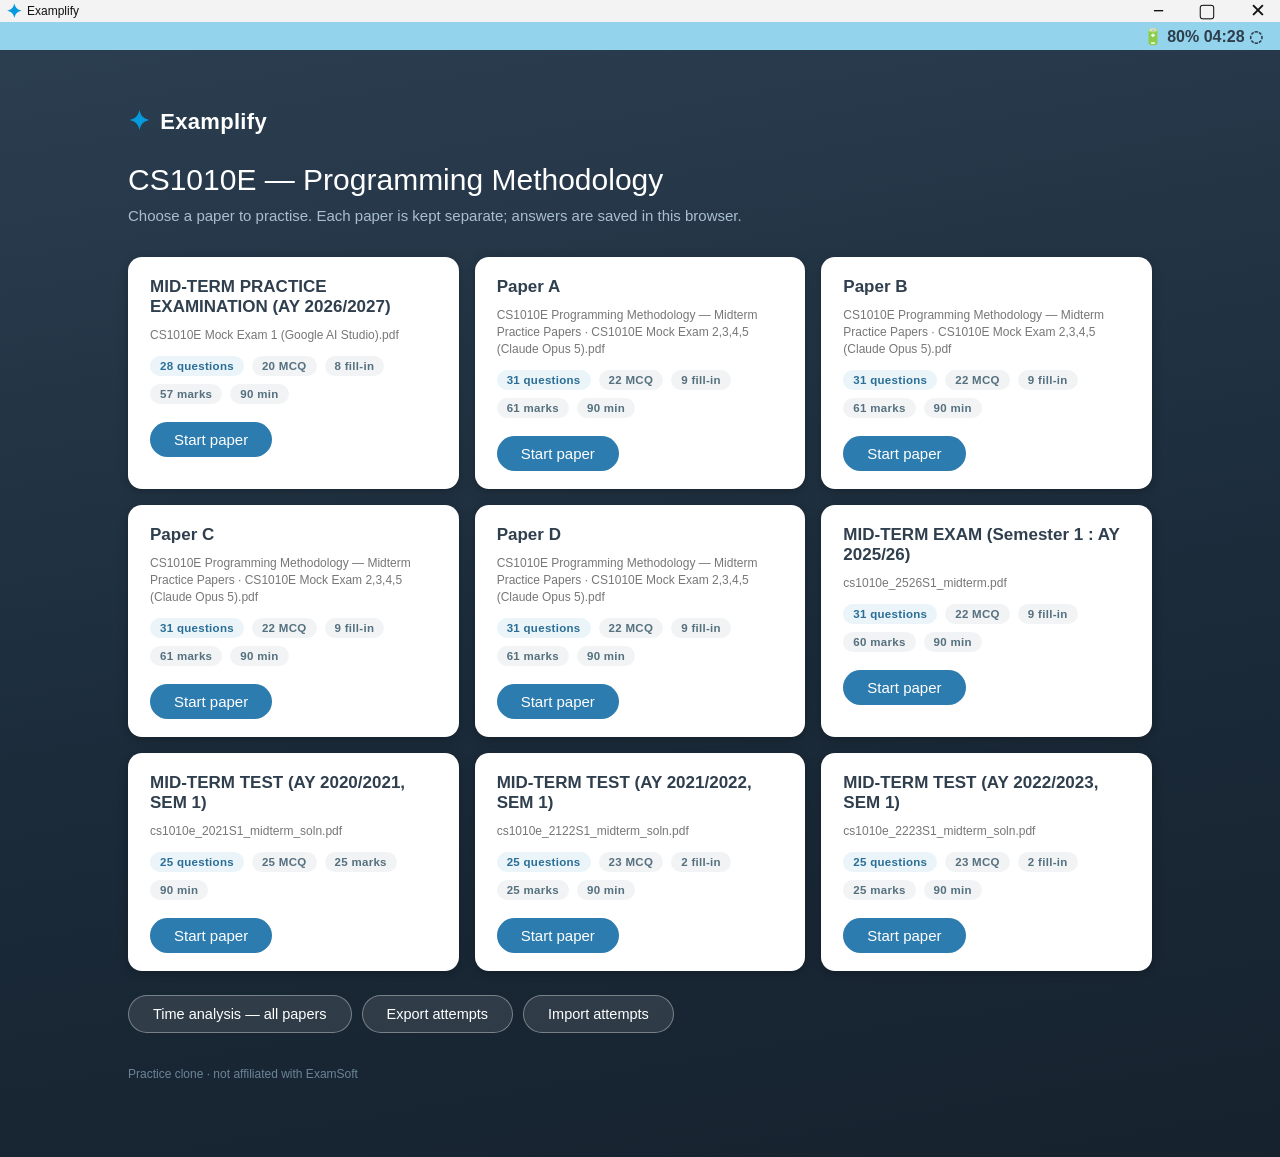
==== index.html @ fcd1ced1 "Initial commit: CS1010E Examplify practice app with AY2020-2023 mid-terms Self-contained Examplify c" ====
<!DOCTYPE html>
<html lang="en">
<head>
<meta charset="utf-8">
<meta name="viewport" content="width=device-width, initial-scale=1">
<title>Examplify</title>
<link rel="stylesheet" href="styles.css">
</head>
<body>

<!-- ============ Title bar ============ -->
<div class="titlebar">
  <div class="titlebar-left">
    <span class="titlebar-mark">&#10022;</span>
    <span class="titlebar-name">Examplify</span>
  </div>
  <div class="titlebar-buttons">
    <span>&#8722;</span><span>&#9634;</span><span>&#10005;</span>
  </div>
</div>

<!-- ============ System status strip ============ -->
<div class="statusbar">
  <span class="statusbar-icons">&#128267; <b id="battery">80%</b> <span id="clock">12:17</span> &#9676;</span>
</div>

<!-- ============ Exam selection screen ============ -->
<section id="screen-picker" class="picker">
  <div class="picker-inner">
    <div class="picker-logo"><span class="picker-mark">&#10022;</span> Examplify</div>
    <h1>CS1010E &mdash; Programming Methodology</h1>
    <p class="picker-sub">Choose a paper to practise. Each paper is kept separate; answers are saved in this browser.</p>
    <div id="exam-list" class="exam-list"></div>
    <div class="picker-tools">
      <button class="picker-tool-btn" id="open-stats" type="button">Time analysis &mdash; all papers</button>
      <button class="picker-tool-btn" id="export-attempts" type="button">Export attempts</button>
      <button class="picker-tool-btn" id="import-attempts" type="button">Import attempts</button>
    </div>
    <p class="picker-note" id="picker-note" hidden></p>
    <input type="file" id="import-file" accept="application/json,.json" hidden>
    <p class="picker-foot">Practice clone &middot; not affiliated with ExamSoft</p>
  </div>
</section>

<!-- ============ Exam runner ============ -->
<section id="screen-exam" class="app" hidden>

  <!-- Header -->
  <header class="app-header">
    <div class="app-brand">
      <span class="app-brand-icon">&#10022;</span>
      <span class="app-brand-text">Examplify</span>
    </div>
    <div class="app-brand-sep"></div>
    <div class="app-title" id="exam-title">&nbsp;</div>
    <div class="app-remaining">
      <span class="app-remaining-label" id="timer-label">TIME REMAINING</span>
      <span class="app-remaining-clock" id="timer">90:00</span>
    </div>
    <div class="app-controls-wrap">
      <div class="app-controls" id="exam-controls">
        <button class="app-controls-btn" id="exam-controls-btn" type="button">
          EXAM CONTROLS <span class="chev">&#65088;</span>
        </button>
        <div class="menu" id="exam-controls-menu" hidden>
          <button type="button" data-action="submit">Submit Exam</button>
          <button type="button" data-action="quit">Exit &amp; Discard</button>
        </div>
      </div>
    </div>
    <button class="app-toolkit" id="toolkit-btn" type="button">
      <span>TOOL KIT</span><span class="toolkit-dots">&#8942;</span>
    </button>
    <div class="menu menu-right" id="toolkit-menu" hidden>
      <button type="button" data-action="calc">Calculator</button>
      <button type="button" data-action="notes">Notes</button>
      <button type="button" data-action="highlights">Highlights</button>
      <button type="button" data-action="legend">Keyboard Shortcuts</button>
    </div>
  </header>

  <!-- Body -->
  <div class="app-body">

    <aside class="rail" id="rail">
      <button class="rail-filter" id="rail-filter" type="button">FILTER &rsaquo;</button>
      <button class="rail-caret" id="rail-up" type="button" title="Scroll up">&#8963;</button>
      <div class="rail-list" id="rail-list"></div>
      <button class="rail-caret" id="rail-down" type="button" title="Scroll down">&#8964;</button>
      <div class="rail-filter-panel" id="rail-filter-panel" hidden>
        <button type="button" data-filter="all">All questions</button>
        <button type="button" data-filter="flagged">Flagged</button>
        <button type="button" data-filter="unanswered">Unanswered</button>
        <button type="button" data-filter="mcq">Multiple choice</button>
        <button type="button" data-filter="fib">Fill in the blank</button>
      </div>
    </aside>

    <main class="main" id="main">
      <div class="q-head">
        <div class="q-head-left">
          <span class="q-label" id="q-label">Question 1</span>
          <button class="q-label-chev" id="q-jump" type="button" title="Jump to question">&#8964;</button>
          <div class="menu" id="q-jump-menu" hidden></div>
        </div>
        <button class="flag-btn" id="flag-btn" type="button">FLAG QUESTION</button>
        <div class="q-stopwatch" id="q-stopwatch" hidden title="Time spent on this question">
          <span class="q-stopwatch-icon" aria-hidden="true">&#9201;</span>
          <span class="q-stopwatch-time" id="q-stopwatch-time">00:00</span>
        </div>
        <div class="q-more-wrap">
          <button class="q-more" id="q-more" type="button">&#8226;&#8226;&#8226;</button>
          <div class="menu menu-right" id="q-more-menu" hidden>
            <button type="button" data-action="strike">Strike through</button>
            <button type="button" data-action="highlight">Highlight</button>
            <button type="button" data-action="clear">Clear highlights</button>
          </div>
        </div>
      </div>

      <div class="q-scroll" id="q-scroll">
        <div class="q-stem" id="q-stem"></div>
        <div class="q-answers" id="q-answers"></div>
      </div>

      <div class="q-toast" id="q-toast" hidden></div>
    </main>

    <!-- ============ Toolkit Panel (Calculator) ============ -->
    <aside class="toolkit-panel" id="toolkit-panel" hidden>
      <div class="toolkit-tabs">
        <button class="toolkit-tab" data-tab="tools" type="button">TOOLS</button>
        <button class="toolkit-tab active" data-tab="calculators" type="button">CALCULATORS</button>
      </div>

      <div class="toolkit-content" id="toolkit-content">
        <!-- Calculator Mode Toggle -->
        <div class="calc-mode-toggle">
          <button class="calc-mode-btn active" id="calc-mode-keyboard" data-mode="keyboard" type="button">Keyboard Friendly</button>
          <button class="calc-mode-btn" id="calc-mode-classic" data-mode="classic" type="button">Classic</button>
        </div>

        <!-- ===== Keyboard Friendly Calculator ===== -->
        <div class="calc-keyboard" id="calc-keyboard">
          <div class="calc-kb-display-wrap">
            <div class="calc-kb-history" id="calc-kb-history"></div>
            <div class="calc-kb-input-box">
              <input class="calc-kb-input" id="calc-kb-input" type="text" autocomplete="off" spellcheck="false" placeholder="">
            </div>
          </div>
          <div class="calc-kb-controls">
            <button class="calc-ctrl-btn" id="calc-kb-undo" type="button" title="Undo">
              <svg width="18" height="18" viewBox="0 0 24 24" fill="none" stroke="currentColor" stroke-width="2" stroke-linecap="round" stroke-linejoin="round"><path d="M9 14 4 9l5-5"/><path d="M4 9h10.5a5.5 5.5 0 0 1 5.5 5.5v0a5.5 5.5 0 0 1-5.5 5.5H11"/></svg>
            </button>
            <button class="calc-ctrl-btn" id="calc-kb-redo" type="button" title="Redo">
              <svg width="18" height="18" viewBox="0 0 24 24" fill="none" stroke="currentColor" stroke-width="2" stroke-linecap="round" stroke-linejoin="round"><path d="m15 14 5-5-5-5"/><path d="M20 9H9.5A5.5 5.5 0 0 0 4 14.5v0A5.5 5.5 0 0 0 9.5 20H13"/></svg>
            </button>
            <span class="calc-ctrl-spacer"></span>
            <button class="calc-ctrl-btn calc-ctrl-text" id="calc-kb-clear" type="button">clear all</button>
            <button class="calc-ctrl-btn" id="calc-kb-backspace" type="button" title="Backspace">
              <svg width="20" height="18" viewBox="0 0 24 24" fill="none" stroke="currentColor" stroke-width="2" stroke-linecap="round" stroke-linejoin="round"><path d="M21 4H8l-7 8 7 8h13a2 2 0 0 0 2-2V6a2 2 0 0 0-2-2z"/><line x1="18" y1="9" x2="12" y2="15"/><line x1="12" y1="9" x2="18" y2="15"/></svg>
            </button>
          </div>
          <div class="calc-kb-grid">
            <button class="calc-btn func" data-val="(">(</button>
            <button class="calc-btn func" data-val=")">)</button>
            <button class="calc-btn func" data-val="√">√</button>
            <button class="calc-btn func" data-val="^"><i>a</i><sup><i>b</i></sup></button>
            <button class="calc-btn op" data-val="÷">÷</button>

            <button class="calc-btn num" data-val="7">7</button>
            <button class="calc-btn num" data-val="8">8</button>
            <button class="calc-btn num" data-val="9">9</button>
            <button class="calc-btn op span2" data-val="×">×</button>

            <button class="calc-btn num" data-val="4">4</button>
            <button class="calc-btn num" data-val="5">5</button>
            <button class="calc-btn num" data-val="6">6</button>
            <button class="calc-btn op span2" data-val="−">−</button>

            <button class="calc-btn num" data-val="1">1</button>
            <button class="calc-btn num" data-val="2">2</button>
            <button class="calc-btn num" data-val="3">3</button>
            <button class="calc-btn op span2" data-val="+">+</button>

            <button class="calc-btn num" data-val="0">0</button>
            <button class="calc-btn num" data-val=".">.</button>
            <button class="calc-btn func" data-val="ans">ans</button>
            <button class="calc-btn enter span2" id="calc-kb-enter" type="button">
              <svg width="20" height="16" viewBox="0 0 24 24" fill="none" stroke="currentColor" stroke-width="2.5" stroke-linecap="round" stroke-linejoin="round"><polyline points="9 10 4 15 9 20"/><path d="M20 4v7a4 4 0 0 1-4 4H4"/></svg>
            </button>
          </div>
        </div>

        <!-- ===== Classic (Scientific) Calculator ===== -->
        <div class="calc-classic" id="calc-classic" hidden>
          <div class="calc-cl-display">
            <div class="calc-cl-top">
              <span class="calc-cl-deg" id="calc-cl-deg">DEG</span>
              <span class="calc-cl-ans-label">Ans=</span>
              <span class="calc-cl-ans-val" id="calc-cl-ans">0</span>
            </div>
            <input class="calc-cl-input" id="calc-cl-input" type="text" autocomplete="off" spellcheck="false" value="0" placeholder="0">
          </div>
          <div class="calc-cl-grid">
            <button class="calc-btn cl-func cl-rad" id="calc-cl-rad" type="button">Radian</button>
            <button class="calc-btn cl-func cl-inv" id="calc-cl-inv" type="button">INV</button>
            <button class="calc-btn cl-func cl-ac" id="calc-cl-ac" type="button">AC</button>

            <button class="calc-btn cl-btn" data-val="sin">sin</button>
            <button class="calc-btn cl-btn" data-val="cos">cos</button>
            <button class="calc-btn cl-btn" data-val="tan">tan</button>
            <button class="calc-btn cl-btn" data-val="π">π</button>
            <button class="calc-btn cl-btn" data-val="n!">n!</button>

            <button class="calc-btn cl-btn" data-val="log">log</button>
            <button class="calc-btn cl-btn" data-val="ln">ln</button>
            <button class="calc-btn cl-btn" data-val="√">√</button>
            <button class="calc-btn cl-btn" data-val="1/x">1/x</button>
            <button class="calc-btn cl-btn" data-val="x^y"><i>x</i><sup><i>y</i></sup></button>

            <button class="calc-btn cl-btn" data-val="7">7</button>
            <button class="calc-btn cl-btn" data-val="8">8</button>
            <button class="calc-btn cl-btn" data-val="9">9</button>
            <button class="calc-btn cl-btn" data-val="(">(</button>
            <button class="calc-btn cl-btn" data-val=")">)</button>

            <button class="calc-btn cl-btn" data-val="4">4</button>
            <button class="calc-btn cl-btn" data-val="5">5</button>
            <button class="calc-btn cl-btn" data-val="6">6</button>
            <button class="calc-btn cl-btn" data-val="×">×</button>
            <button class="calc-btn cl-btn" data-val="÷">÷</button>

            <button class="calc-btn cl-btn" data-val="1">1</button>
            <button class="calc-btn cl-btn" data-val="2">2</button>
            <button class="calc-btn cl-btn" data-val="3">3</button>
            <button class="calc-btn cl-btn" data-val="+">+</button>
            <button class="calc-btn cl-btn" data-val="−">−</button>

            <button class="calc-btn cl-btn" data-val="0">0</button>
            <button class="calc-btn cl-btn" data-val=".">.</button>
            <button class="calc-btn cl-btn" data-val="EE">EE</button>
            <button class="calc-btn cl-btn" id="calc-cl-del" type="button">Del</button>
            <button class="calc-btn cl-btn" id="calc-cl-eq" type="button">=</button>
          </div>
        </div>
      </div>

      <div class="toolkit-close">
        <a href="#" id="toolkit-close-link">Close Toolkit</a>
      </div>
    </aside>
  </div>

  <!-- Footer -->
  <footer class="app-footer">
    <div class="footer-progress">
      <span id="footer-progress">1 OF 2 QUESTIONS</span>
      <span class="footer-version">EXAMPLIFY VERSION 3W.12.0</span>
    </div>
    <div class="footer-nav">
      <button class="btn-outline" id="prev-btn" type="button">Previous</button>
      <button class="btn-solid" id="next-btn" type="button">Next</button>
    </div>
  </footer>
</section>

<!-- ============ Review / results ============ -->
<section id="screen-review" class="review" hidden>
  <header class="review-header">
    <div class="app-brand">
      <span class="app-brand-icon">&#10022;</span>
      <span class="app-brand-text">Examplify</span>
    </div>
    <div class="app-brand-sep"></div>
    <div class="app-title" id="review-title">&nbsp;</div>
    <div class="review-header-actions">
      <button class="btn-outline light" id="review-alltime" type="button">Compare all papers</button>
      <button class="btn-outline light" id="review-continue" type="button">Continue this paper</button>
      <button class="btn-outline light" id="review-retake" type="button">Retake paper</button>
      <button class="btn-outline light" id="review-back" type="button">Back to exams</button>
    </div>
  </header>

  <div class="review-body">
    <div class="review-summary">
      <div class="score-ring" id="score-ring">
        <span class="score-pct" id="score-pct">&mdash;</span>
        <span class="score-cap">score</span>
      </div>
      <div class="review-stats" id="review-stats"></div>
    </div>
    <div class="time-panel" id="review-time"></div>
    <div class="review-breakdown" id="review-breakdown"></div>
  </div>
</section>

<!-- ============ Cross-paper time analysis ============ -->
<section id="screen-stats" class="review stats" hidden>
  <header class="review-header">
    <div class="app-brand">
      <span class="app-brand-icon">&#10022;</span>
      <span class="app-brand-text">Examplify</span>
    </div>
    <div class="app-brand-sep"></div>
    <div class="app-title" id="stats-title">Time analysis</div>
    <div class="review-header-actions">
      <button class="btn-outline light" id="stats-back" type="button">Back to exams</button>
    </div>
  </header>
  <div class="review-body">
    <div id="stats-root"></div>
  </div>
</section>

<!-- ============ Modal ============ -->
<div class="modal-backdrop" id="modal" hidden>
  <div class="modal">
    <h2 id="modal-title">Submit exam?</h2>
    <div class="modal-body" id="modal-body"></div>
    <div class="modal-actions" id="modal-actions"></div>
  </div>
</div>

<script src="data/registry.js"></script>
<script src="data/exam-mock1.js"></script>
<script src="data/exam-paper-a.js"></script>
<script src="data/exam-paper-b.js"></script>
<script src="data/exam-paper-c.js"></script>
<script src="data/exam-paper-d.js"></script>
<script src="data/exam-midterm.js"></script>
<script src="data/exam-2021.js"></script>
<script src="data/exam-2122.js"></script>
<script src="data/exam-2223.js"></script>
<script src="app.js"></script>
</body>
</html>
---- styles.css ----
/* ===========================================================
   Examplify clone — styling derived from the interface CSS
   =========================================================== */

:root {
  --bar-grey: #F3F3F3;
  --strip-blue: #93D4EC;
  --strip-text: #2D3E4D;
  --header: #2B3E50;
  --header-dark: #0C253B;
  --rail-bg: #F0F3F5;
  --rail-text: #2D4153;
  --accent: #2C7CAF;
  --accent-line: #2C7EAF;
  --accent-soft: #2A7DB1;
  --accent-text: #2879AB;
  --footer: #D9EDF9;
  --footer-text: #303F4E;
  --footer-muted: #557387;
  --option-bg: #F0F3F5;
  --option-border: #A6A6A6;
  --ink: #303030;
  --ink-strong: #303F4E;
  --ink-muted: #777777;
  --ok: #2E7D4F;
  --ok-bg: #E7F5EC;
  --bad: #B03A2E;
  --bad-bg: #FBEAE8;
  --flag: #C9862B;
}

* { box-sizing: border-box; }

html, body {
  margin: 0;
  padding: 0;
  height: 100%;
  background: #FFFFFF;
  color: var(--ink);
  font-family: Roboto, "Segoe UI", Arial, Helvetica, sans-serif;
  -webkit-font-smoothing: antialiased;
}

button { font-family: inherit; cursor: pointer; }
[hidden] { display: none !important; }

/* ---------------- title bar ---------------- */
.titlebar {
  height: 22px;
  background: var(--bar-grey);
  display: flex;
  align-items: center;
  justify-content: space-between;
  padding: 0 14px 0 2px;
}
.titlebar-left { display: flex; align-items: center; gap: 5px; padding-left: 4px; }
.titlebar-mark { color: #059ADE; font-size: 19px; font-weight: 700; line-height: 19px; }
.titlebar-name { font-size: 12px; color: #111111; }
.titlebar-buttons { display: flex; align-items: center; gap: 34px; font-size: 19px; color: #111111; line-height: 22px; }

/* ---------------- status strip ---------------- */
.statusbar {
  height: 28px;
  background: var(--strip-blue);
  display: flex;
  justify-content: flex-end;
  align-items: center;
  padding: 0 17px 0 0;
}
.statusbar-icons { color: var(--strip-text); font-weight: 700; font-size: 16px; }

/* ===========================================================
   Picker
   =========================================================== */
.picker {
  min-height: calc(100vh - 50px);
  background: linear-gradient(170deg, #2B3E50 0%, #1B2B3A 55%, #16222E 100%);
  overflow-y: auto;
}
.picker-inner { max-width: 1080px; margin: 0 auto; padding: 56px 28px 64px; }
.picker-logo { display: flex; align-items: center; gap: 10px; color: #FFFFFF; font-size: 22px; font-weight: 700; letter-spacing: .3px; }
.picker-mark { color: #059ADE; font-size: 26px; }
.picker h1 { color: #FFFFFF; font-size: 30px; font-weight: 500; margin: 26px 0 8px; }
.picker-sub { color: #A9BFD0; font-size: 15px; margin: 0 0 30px; max-width: 640px; line-height: 22px; }
.picker-foot { color: #6C8497; font-size: 12px; margin-top: 34px; }

.exam-list { display: grid; grid-template-columns: repeat(auto-fill, minmax(300px, 1fr)); gap: 16px; }
.exam-card {
  text-align: left;
  background: #FFFFFF;
  border: none;
  border-radius: 14px;
  padding: 20px 22px 18px;
  display: flex;
  flex-direction: column;
  gap: 10px;
  transition: transform .12s ease, box-shadow .12s ease;
  box-shadow: 0 2px 10px rgba(0,0,0,.25);
}
.exam-card:hover { transform: translateY(-2px); box-shadow: 0 8px 22px rgba(0,0,0,.35); }
.exam-card h2 { margin: 0; font-size: 17px; font-weight: 600; color: var(--ink-strong); }
.exam-card .exam-card-source { font-size: 12px; color: var(--ink-muted); line-height: 17px; }
.exam-card .exam-card-meta { display: flex; gap: 8px; flex-wrap: wrap; margin-top: 2px; }
.chip {
  font-size: 11.5px; font-weight: 600; letter-spacing: .3px;
  padding: 4px 10px; border-radius: 30px; background: #EAF4F9; color: #2A6E96;
}
.chip.alt { background: #F1F3F4; color: #55707F; }
.exam-card .exam-card-cta {
  margin-top: 8px; align-self: flex-start;
  background: var(--accent); color: #fff; border: none;
  border-radius: 30px; padding: 9px 24px; font-size: 15px; font-weight: 500;
}
.exam-card .exam-card-resume { font-size: 12px; color: #2E7D4F; font-weight: 600; }

/* ===========================================================
   Exam shell
   =========================================================== */
.app { display: flex; flex-direction: column; height: calc(100vh - 50px); background: #FFFFFF; }

.app-header {
  position: relative;
  height: 68px;
  background: var(--header);
  display: flex;
  align-items: center;
  flex: none;
}
.app-brand { display: flex; align-items: center; gap: 8px; padding-left: 26px; }
.app-brand-icon { color: #0393F8; font-size: 26px; line-height: 1; }
.app-brand-text { color: #FFFFFF; font-size: 25px; font-weight: 500; letter-spacing: .2px; }
.app-brand-sep { width: 1px; height: 33px; background: #4A5C6E; margin: 0 16px 0 18px; }
.app-title {
  color: #FFFFFF; font-size: 16px; flex: 1 1 auto; min-width: 0;
  overflow: hidden; text-overflow: ellipsis; white-space: nowrap;
}
.app-remaining { display: flex; align-items: center; gap: 12px; padding: 0 39px 0 20px; flex: none; }
.app-remaining-label { color: #FFFFFF; font-size: 15px; }
.app-remaining-clock { color: #FFFFFF; font-size: 16px; font-variant-numeric: tabular-nums; }
.app-remaining-clock.low { color: #FFC7C7; }
.app-remaining-clock.over { color: #FFC46B; }
.app-controls-wrap { position: relative; flex: none; }
.app-controls-btn {
  background: none; border: none; color: #FFFFFF; font-size: 16px;
  display: flex; align-items: center; gap: 8px; padding: 10px 8px;
}
.app-controls-btn .chev { font-size: 12px; }
.app-toolkit {
  flex: none; width: 154px; height: 66px; margin-left: 24px;
  background: var(--header-dark); border: none; color: #FFFFFF; font-size: 18px;
  display: flex; align-items: center; justify-content: center; gap: 12px;
}
.app-toolkit .toolkit-dots { font-weight: 700; }

/* dropdown menus */
.menu {
  position: absolute; top: 100%; left: 0; z-index: 40;
  background: #FFFFFF; border: 1px solid #C8D3DA; border-radius: 10px;
  box-shadow: 0 10px 28px rgba(16,32,48,.28);
  min-width: 200px; padding: 6px; display: flex; flex-direction: column;
}
.menu.menu-right { left: auto; right: 0; }
.menu button {
  background: none; border: none; text-align: left; font-size: 14px;
  padding: 9px 12px; border-radius: 7px; color: var(--ink-strong);
}
.menu button:hover { background: #EDF4F8; }
.menu .menu-head { font-size: 11px; letter-spacing: .6px; color: #8496A3; padding: 8px 12px 4px; font-weight: 700; }
#toolkit-menu { top: 68px; right: 0; }
.menu.menu-right.floating { position: absolute; }

/* ---------------- body ---------------- */
.app-body { flex: 1 1 auto; display: flex; min-height: 0; }

/* rail */
.rail {
  position: relative;
  width: 85px; flex: none;
  background: var(--rail-bg);
  display: flex; flex-direction: column; align-items: center;
  gap: 4px; padding-bottom: 10px;
}
.rail-filter {
  background: none; border: none; color: var(--rail-text); font-weight: 300;
  font-size: 16px; padding: 18px 0 0; display: flex; align-items: center; gap: 5px;
  width: 100%; justify-content: center;
}
.rail-caret {
  background: none; border: none; color: var(--rail-text); font-size: 26px;
  line-height: 1; padding: 4px 0; width: 100%;
}
.rail-caret:disabled { opacity: .3; cursor: default; }
.rail-list {
  flex: 1 1 auto; width: 100%; overflow-y: auto; display: flex;
  flex-direction: column; align-items: center; gap: 16px; padding: 6px 0;
  scrollbar-width: none;
}
.rail-list::-webkit-scrollbar { width: 0; height: 0; }

.rail-dot {
  width: 55px; height: 55px; flex: none; border-radius: 50%;
  border: 3px solid transparent; background: transparent;
  font-size: 15px; font-weight: 300; color: var(--rail-text);
  display: flex; align-items: center; justify-content: center;
}
.rail-dot:hover { border-color: #B9CEDA; }
.rail-dot.current { border-color: var(--accent-line); font-weight: 400; }
.rail-dot.answered { background: var(--accent); color: #FFFFFF; font-weight: 500; }
.rail-dot.answered:hover { border-color: #123A57; }
.rail-dot.current.answered { background: var(--accent); border-color: #123A57; }
.rail-dot { position: relative; }
.rail-dot.flagged::after {
  content: ""; position: absolute; top: 3px; right: 1px;
  width: 12px; height: 12px; border-radius: 50%; background: var(--flag);
  border: 2px solid var(--rail-bg);
}

.rail-filter-panel {
  position: absolute; left: 86px; top: 0; z-index: 30;
  background: #fff; border: 1px solid #C8D3DA; border-radius: 10px;
  box-shadow: 0 10px 28px rgba(16,32,48,.28); padding: 6px; min-width: 180px;
  display: flex; flex-direction: column;
}
.rail-filter-panel button {
  background: none; border: none; text-align: left; font-size: 14px;
  padding: 9px 12px; border-radius: 7px; color: var(--ink-strong);
}
.rail-filter-panel button:hover { background: #EDF4F8; }
.rail-filter-panel button.active { background: #E2F0F8; font-weight: 600; }

/* main */
.main { flex: 1 1 auto; min-width: 0; display: flex; flex-direction: column; position: relative; }

.q-head {
  position: relative;
  display: flex; align-items: center; gap: 17px;
  padding: 16px 29px 0 25px; flex: none;
}
.q-head-left { display: flex; align-items: center; gap: 2px; position: relative; }
.q-label { font-size: 16px; font-weight: 600; color: var(--ink-strong); padding-top: 2px; }
.q-label-chev { background: none; border: none; font-size: 24px; color: var(--ink-strong); line-height: 1; padding: 0 4px; }
.flag-btn {
  background: none; border: 2px solid var(--accent-soft); border-radius: 30px;
  color: var(--accent-text); font-weight: 600; font-size: 14px; letter-spacing: .4px;
  padding: 8px 16px;
}
.flag-btn:hover { background: #F0F8FC; }
.flag-btn.on { background: var(--flag); border-color: var(--flag); color: #FFFFFF; }
.q-more-wrap { margin-left: auto; position: relative; }
.q-more {
  background: #F1F3F4; border: none; border-radius: 30px;
  font-size: 23px; line-height: 17px; letter-spacing: 1px; color: var(--ink-strong);
  padding: 0 7px; height: 17px; display: flex; align-items: center;
}

.q-scroll {
  flex: 1 1 auto; overflow-y: auto; padding: 18px 29px 40px 29px;
  display: flex; flex-direction: column;
}
.q-scroll::-webkit-scrollbar { width: 13px; }
.q-scroll::-webkit-scrollbar-thumb { background: #CBD5DC; border-radius: 7px; border: 3px solid #fff; }

.q-stem { max-width: 1000px; }
.stem-text { font-family: Inter, Roboto, Arial, sans-serif; font-size: 16.3px; line-height: 24px; color: var(--ink); margin: 0 0 14px; }
.stem-text.tight { margin-bottom: 6px; }
.stem-text.lead { margin-bottom: 18px; }

.code {
  font-family: "Roboto Mono", "Consolas", "Menlo", monospace;
  font-size: 16px; line-height: 22px; color: #303030;
  background: #FAFBFC; border-left: 3px solid #E3EAEF;
  padding: 12px 18px; margin: 0 0 18px; border-radius: 4px;
  white-space: pre; overflow-x: auto; letter-spacing: .2px;
}
.code.plain .tok-op { color: #444444; }
.code-note {
  display: block; color: var(--ink-muted); font-family: "Roboto Mono", monospace;
  font-size: 15px; letter-spacing: 1px;
}
.tok-kw { color: #2B5FD9; }
.tok-def { color: #8A4FBE; }
.tok-num { color: #E8730C; }
.tok-str { color: #1E8E3E; }
.tok-com { color: #8A9BA8; font-style: italic; }
.tok-bool { color: #2B5FD9; }
.tok-bi { color: #8A4FBE; }

.inline-code {
  font-family: "Roboto Mono", "Consolas", monospace;
  font-size: 0.94em; background: #F0F4F7; border-radius: 4px;
  padding: 1px 5px; color: #27506B;
}

.blank-chip {
  display: inline-flex; align-items: center; justify-content: center;
  width: 26px; height: 26px; border-radius: 50%;
  border: 2px solid var(--accent-soft); background: #FFFFFF;
  color: var(--accent-text); font-size: 14px; font-weight: 600;
  vertical-align: middle; margin: 0 3px; font-family: Roboto, Arial, sans-serif;
}
.blank-chip.filled { background: #E2F0F8; }

/* answers */
.q-answers { max-width: 1000px; margin-top: 6px; }
.answers-label { font-size: 16px; font-weight: 500; color: var(--ink-strong); margin: 22px 0 20px; }

.opt {
  position: relative;
  width: 100%; display: flex; align-items: center; gap: 14px;
  background: var(--option-bg); border: 2px solid var(--option-border);
  border-radius: 40px; min-height: 61px; padding: 8px 24px; margin-bottom: 15px;
  text-align: left; transition: border-color .12s ease, background .12s ease;
}
.opt:hover { border-color: #7C9FB4; }
.opt.selected { border-color: var(--accent); background: #E6F2F9; }
.opt-letter { font-weight: 600; font-size: 18px; color: #111111; flex: none; width: 16px; }
.opt-text {
  flex: 1 1 auto; font-family: "Roboto Mono", monospace;
  font-size: 15px; line-height: 21px; color: var(--ink-muted); white-space: pre-wrap;
}
.opt.selected .opt-text { color: #23485E; }
.opt-eye { flex: none; background: none; border: none; padding: 2px 2px 0; color: #111111; }
.opt-eye svg { display: block; }

/* Eliminated option: dimmed and struck through, but still selectable. */
.opt.struck { background: #EBEDEF; border-color: #C6CDD2; }
.opt.struck .opt-letter,
.opt.struck .opt-text { text-decoration: line-through; }
.opt.struck .opt-letter { color: #9AA6AE; }
.opt.struck .opt-text { color: #A5AFB6; }
.opt.struck.selected { background: #E6F2F9; border-color: var(--accent); }
.opt.struck.selected .opt-text { color: #8FA3AE; }
.opt-eye.on { color: #C0563F; }

.opt.correct { border-color: var(--ok); background: var(--ok-bg); }
.opt.correct .opt-text { color: var(--ok); }
.opt.wrong { border-color: var(--bad); background: var(--bad-bg); }
.opt.wrong .opt-text { color: var(--bad); }

/* fill in the blank answer rows */
.fib-row {
  display: flex; align-items: center; gap: 16px;
  background: var(--option-bg); border: 2px solid var(--option-border);
  border-radius: 40px; min-height: 61px; padding: 8px 24px; margin-bottom: 15px;
  transition: border-color .12s ease, box-shadow .12s ease, background .12s ease;
}
.fib-row:focus-within { border-color: var(--accent); box-shadow: 0 0 0 3px rgba(44,124,175,.20); background: #FFFFFF; }
.fib-row.solved { border-color: var(--accent); background: #F7FBFD; }
.fib-row.correct { border-color: var(--ok); background: var(--ok-bg); }
.fib-row.wrong { border-color: var(--bad); background: var(--bad-bg); }
.fib-num { font-size: 18px; font-weight: 600; color: #111111; flex: none; min-width: 22px; }
.fib-input {
  flex: 1 1 auto; border: none; border-bottom: 1px solid #C9D2D8; background: transparent;
  font-family: "Roboto Mono", monospace; font-size: 15.5px; color: #23485E;
  padding: 6px 2px; outline: none; min-width: 0;
}
.fib-input::placeholder { color: #AEBAC2; }
.fib-expected { flex: none; font-family: "Roboto Mono", monospace; font-size: 13.5px; color: var(--ok); }
.fib-row.wrong .fib-expected { color: var(--bad); }

.answer-note { font-size: 13.5px; color: var(--ink-muted); margin: -6px 0 18px 6px; }

/* toast */
.q-toast {
  position: absolute; left: 50%; bottom: 18px; transform: translateX(-50%);
  background: #26313A; color: #FFFFFF; font-size: 13.5px;
  padding: 9px 18px; border-radius: 30px; box-shadow: 0 6px 18px rgba(0,0,0,.3);
  z-index: 50;
}

/* ---------------- footer ---------------- */
.app-footer {
  flex: none; height: 65px; background: var(--footer);
  display: flex; align-items: center; padding: 0 19px 0 30px; gap: 16px;
}
.footer-progress { display: flex; align-items: baseline; gap: 12px; flex: 1 1 auto; }
#footer-progress { font-size: 12px; color: var(--footer-text); letter-spacing: .2px; }
.footer-version { font-size: 12px; font-weight: 300; color: var(--footer-muted); }
.footer-nav { display: flex; align-items: center; gap: 14px; }
.btn-solid {
  background: var(--accent); border: none; border-radius: 30px; color: #FFFFFF;
  font-size: 18px; font-weight: 500; padding: 12px 40px; min-width: 142px;
}
.btn-solid:hover { background: #26648F; }
.btn-outline {
  background: transparent; border: 2px solid var(--accent); border-radius: 30px;
  color: var(--accent); font-size: 18px; font-weight: 500; padding: 10px 34px; min-width: 142px;
}
.btn-outline:hover { background: rgba(44,124,175,.08); }
.btn-outline.light { border-color: #FFFFFF; color: #FFFFFF; font-size: 15px; padding: 8px 22px; min-width: 0; }
.btn-outline.light:hover { background: rgba(255,255,255,.12); }
.btn-solid.finish { background: #1E7A3E; }
.btn-solid.finish:hover { background: #186633; }

/* ===========================================================
   Review
   =========================================================== */
.review { display: flex; flex-direction: column; height: calc(100vh - 50px); background: #EEF3F6; }
.review-header { height: 68px; background: var(--header); display: flex; align-items: center; flex: none; }
.review-header .app-title { padding-right: 20px; }
.review-header-actions { padding-right: 22px; flex: none; display: flex; gap: 12px; flex-wrap: wrap; justify-content: flex-end; }
.review-body { flex: 1 1 auto; overflow-y: auto; padding: 30px 32px 60px; }
.review-summary { display: flex; align-items: center; gap: 34px; background: #fff; border-radius: 16px; padding: 26px 30px; box-shadow: 0 2px 10px rgba(16,32,48,.10); }
.score-ring {
  width: 132px; height: 132px; flex: none; border-radius: 50%;
  display: flex; flex-direction: column; align-items: center; justify-content: center;
  border: 8px solid #D8E4EC; background: #FBFDFE;
}
.score-ring.good { border-color: #9CD3AE; }
.score-ring.mid { border-color: #F0CE94; }
.score-ring.bad { border-color: #EFAFA6; }
.score-pct { font-size: 30px; font-weight: 700; color: var(--ink-strong); }
.score-cap { font-size: 11px; letter-spacing: 1px; color: #8496A3; text-transform: uppercase; }
.review-stats { display: grid; grid-template-columns: repeat(auto-fit, minmax(140px, 1fr)); gap: 14px 26px; flex: 1 1 auto; }
.review-stat { display: flex; flex-direction: column; gap: 3px; }
.review-stat .k { font-size: 11.5px; letter-spacing: .8px; text-transform: uppercase; color: #8496A3; font-weight: 700; }
.review-stat .v { font-size: 21px; font-weight: 600; color: var(--ink-strong); }
.review-stat .v.ok { color: var(--ok); }
.review-stat .v.bad { color: var(--bad); }

.review-breakdown { margin-top: 24px; display: flex; flex-direction: column; gap: 14px; }
.review-card { background: #fff; border-radius: 14px; padding: 18px 22px; box-shadow: 0 2px 8px rgba(16,32,48,.08); border-left: 5px solid #C8D3DA; }
.review-card.ok { border-left-color: var(--ok); }
.review-card.bad { border-left-color: var(--bad); }
.review-card.skipped { border-left-color: #C8A24B; }
.review-card-head { display: flex; align-items: center; gap: 12px; margin-bottom: 8px; flex-wrap: wrap; }
.review-card-head .num { font-size: 15px; font-weight: 700; color: var(--ink-strong); }
.review-card-head .verdict { font-size: 12px; font-weight: 700; letter-spacing: .6px; text-transform: uppercase; padding: 3px 10px; border-radius: 30px; }
.verdict.ok { background: var(--ok-bg); color: var(--ok); }
.verdict.bad { background: var(--bad-bg); color: var(--bad); }
.verdict.skip { background: #F1F3F4; color: #6C8497; }
.review-card-head .marks { margin-left: auto; font-size: 12.5px; color: #8496A3; }
.review-card .given, .review-card .expected { font-family: "Roboto Mono", monospace; font-size: 13.5px; line-height: 20px; white-space: pre-wrap; word-break: break-word; }
.review-card .given { color: #2E5A76; }
.review-card .expected { color: var(--ok); }
.review-card .explain { font-size: 13.5px; line-height: 20px; color: #55707F; margin-top: 6px; }
.review-card .review-stem { font-size: 13.5px; line-height: 20px; color: #55707F; margin-top: 8px; font-family: Inter, sans-serif; }
.review-back-btn {
  background: none; border: none; color: var(--accent); font-size: 13.5px; font-weight: 600;
  padding: 4px 0; align-self: flex-start;
}

/* ===========================================================
   Modal
   =========================================================== */
.modal-backdrop {
  position: fixed; inset: 0; background: rgba(16,32,48,.55);
  display: flex; align-items: center; justify-content: center; z-index: 100;
}
.modal {
  background: #FFFFFF; border-radius: 14px; padding: 26px 30px;
  width: min(560px, calc(100vw - 40px)); box-shadow: 0 20px 50px rgba(0,0,0,.35);
}
.modal h2 { margin: 0 0 12px; font-size: 20px; color: var(--ink-strong); font-weight: 600; }
.modal-body { font-size: 14.5px; line-height: 22px; color: #55707F; }
.modal-body ul { margin: 10px 0 0; padding-left: 20px; }
.modal-actions { display: flex; justify-content: flex-end; gap: 12px; margin-top: 24px; }
.modal-actions .btn-outline, .modal-actions .btn-solid { font-size: 15px; padding: 10px 26px; min-width: 0; }

@media (max-width: 900px) {
  .app-remaining, .app-controls-wrap { display: none; }
  .app-toolkit { width: 110px; margin-left: 12px; }
  .rail { width: 68px; }
  .rail-dot { width: 44px; height: 44px; font-size: 13px; }
}

/* ===========================================================
   Toolkit Panel (Calculator)
   =========================================================== */
.toolkit-panel {
  width: 360px;
  flex: none;
  background: #FFFFFF;
  border-left: 1px solid #D0D7DE;
  display: flex;
  flex-direction: column;
  height: 100%;
  overflow: hidden;
  box-shadow: -2px 0 6px rgba(0, 0, 0, 0.04);
}

/* --- Tabs --- */
.toolkit-tabs {
  display: flex;
  height: 44px;
  background: #ECEFF1;
  border-bottom: 1px solid #D5DBE1;
  flex: none;
}
.toolkit-tab {
  flex: 1;
  background: #ECEFF1;
  border: none;
  padding: 0;
  font-size: 13px;
  font-weight: 600;
  letter-spacing: .6px;
  color: #5A6A78;
  text-align: center;
  display: flex;
  align-items: center;
  justify-content: center;
  cursor: pointer;
  transition: background .15s ease, color .15s ease;
}
.toolkit-tab:hover {
  color: #2D3E4D;
}
.toolkit-tab.active {
  background: #FFFFFF;
  color: #1A202C;
  border-bottom: 1px solid #FFFFFF;
  margin-bottom: -1px;
}

/* --- Content area --- */
.toolkit-content {
  flex: 1 1 auto;
  padding: 14px 14px 10px;
  display: flex;
  flex-direction: column;
  overflow-y: auto;
}
.toolkit-content::-webkit-scrollbar {
  width: 5px;
}
.toolkit-content::-webkit-scrollbar-thumb {
  background: #CCD4DC;
  border-radius: 3px;
}

/* --- Mode toggle (Pill design) --- */
.calc-mode-toggle {
  display: flex;
  background: #E8ECEF;
  border-radius: 24px;
  padding: 3px;
  margin-bottom: 14px;
  flex: none;
}
.calc-mode-btn {
  flex: 1;
  border: none;
  background: transparent;
  color: #333333;
  font-size: 13.5px;
  font-weight: 600;
  padding: 7px 12px;
  border-radius: 20px;
  cursor: pointer;
  transition: background .15s ease, color .15s ease;
  text-align: center;
}
.calc-mode-btn.active {
  background: #2377C8;
  color: #FFFFFF;
  box-shadow: 0 1px 3px rgba(0, 0, 0, 0.12);
}
.calc-mode-btn:not(.active):hover {
  color: #000000;
}

/* ===== Keyboard Friendly Calculator ===== */
.calc-kb-display-wrap {
  margin-bottom: 4px;
}
.calc-kb-history {
  border: 1px solid #D5DBE1;
  border-radius: 4px;
  background: #FFFFFF;
  min-height: 48px;
  padding: 8px 12px;
  font-size: 14.5px;
  color: #333333;
  display: flex;
  flex-direction: column;
  justify-content: center;
  max-height: 80px;
  overflow-y: auto;
}
.calc-kb-history:empty::before {
  content: '';
  display: block;
}
.calc-kb-history::-webkit-scrollbar { width: 3px; }
.calc-kb-history::-webkit-scrollbar-thumb { background: #CBD5E1; }
.calc-kb-history .calc-hist-row {
  display: flex;
  align-items: center;
  justify-content: space-between;
  width: 100%;
}
.calc-kb-history .calc-hist-expr {
  color: #333333;
  font-size: 15px;
}
.calc-kb-history .calc-hist-res {
  color: #333333;
  font-size: 15px;
  display: flex;
  align-items: center;
  gap: 8px;
}
.calc-kb-history .calc-hist-icon {
  display: inline-flex;
  align-items: center;
  justify-content: center;
  width: 18px;
  height: 18px;
  border: 1px solid #A0AEC0;
  border-radius: 9px;
  font-size: 11px;
  color: #718096;
}

.calc-kb-input-box {
  border: 1px solid #D5DBE1;
  border-radius: 4px;
  background: #FFFFFF;
  height: 46px;
  margin-top: 8px;
  display: flex;
  align-items: center;
  padding: 0 12px;
  transition: border-color .15s ease;
}
.calc-kb-input-box:focus-within {
  border: 2px solid #2377C8;
  padding: 0 11px;
}
.calc-kb-input {
  flex: 1 1 auto;
  border: none;
  outline: none;
  font-family: inherit;
  font-size: 17px;
  color: #2D3748;
  background: transparent;
  width: 100%;
}

/* Controls row */
.calc-kb-controls {
  display: flex;
  align-items: center;
  padding: 8px 2px 10px;
  gap: 8px;
}
.calc-ctrl-btn {
  background: none;
  border: none;
  color: #94A3B8;
  cursor: pointer;
  padding: 4px 5px;
  display: inline-flex;
  align-items: center;
  justify-content: center;
  border-radius: 4px;
  transition: color .15s ease, background .15s ease;
}
.calc-ctrl-btn:hover {
  color: #475569;
  background: #F1F5F9;
}
.calc-ctrl-text {
  font-size: 13.5px;
  color: #94A3B8;
  font-family: inherit;
  font-weight: 500;
}
.calc-ctrl-spacer { flex: 1; }

/* Button grid — keyboard friendly */
.calc-kb-grid {
  display: grid;
  grid-template-columns: repeat(5, 1fr);
  gap: 6px;
}
.calc-btn {
  border: 1px solid #D5DBE1;
  border-radius: 5px;
  font-size: 16px;
  font-family: inherit;
  cursor: pointer;
  padding: 10px 0;
  text-align: center;
  display: flex;
  align-items: center;
  justify-content: center;
  line-height: 1.2;
  transition: background .12s ease, border-color .12s ease;
  user-select: none;
}
.calc-btn:active {
  box-shadow: inset 0 1px 2px rgba(0, 0, 0, 0.12);
}

/* Number buttons — medium grey */
.calc-kb-grid .calc-btn.num {
  background: #CCD2D8;
  border-color: #BCC4CB;
  color: #2D3748;
  font-weight: 400;
}
.calc-kb-grid .calc-btn.num:hover {
  background: #BDC5CC;
}
/* The trailing operator in each number row (×, −, +, ↵) fills two columns, so
   every number button stays exactly one column wide — as in Examplify, where
   7/8/9 and 0 are all identical in size. */
.calc-kb-grid .calc-btn.span2 {
  grid-column: span 2;
}

/* Function & operator buttons — white */
.calc-kb-grid .calc-btn.func,
.calc-kb-grid .calc-btn.op {
  background: #FFFFFF;
  border-color: #D5DBE1;
  color: #4A5568;
  font-weight: 400;
}
.calc-kb-grid .calc-btn.func:hover,
.calc-kb-grid .calc-btn.op:hover {
  background: #F1F4F7;
}

/* Enter button — blue */
.calc-kb-grid .calc-btn.enter {
  background: #2377C8;
  border-color: #1F6EB8;
  color: #FFFFFF;
}
.calc-kb-grid .calc-btn.enter:hover {
  background: #1B65A8;
}

/* ===== Classic (Scientific) Calculator ===== */
.calc-cl-display {
  border: 1px solid #D5DBE1;
  border-radius: 4px;
  background: #FFFFFF;
  padding: 8px 12px;
  margin-bottom: 12px;
  min-height: 60px;
  display: flex;
  flex-direction: column;
  justify-content: space-between;
}
.calc-cl-top {
  display: flex;
  align-items: baseline;
  justify-content: space-between;
  font-size: 12px;
  color: #718096;
}
.calc-cl-deg {
  font-weight: 600;
  color: #4A5568;
}
.calc-cl-ans-label {
  color: #8A9BA8;
}
.calc-cl-ans-val {
  color: #4A5568;
  font-weight: 500;
  margin-left: 2px;
}
.calc-cl-input {
  border: none;
  outline: none;
  font-family: inherit;
  font-size: 22px;
  color: #2D3748;
  text-align: right;
  background: transparent;
  padding: 0;
  width: 100%;
}

/* Classic Grid — 5 columns */
.calc-cl-grid {
  display: grid;
  grid-template-columns: repeat(5, 1fr);
  gap: 6px;
  padding-bottom: 8px;
}
.calc-cl-grid .calc-btn {
  background: #FFFFFF;
  border: 1px solid #D5DBE1;
  border-radius: 5px;
  font-family: inherit;
  font-size: 16px;
  font-weight: 400;
  color: #2D3748;
  cursor: pointer;
  padding: 10px 0;
  text-align: center;
  display: flex;
  align-items: center;
  justify-content: center;
  line-height: 1.2;
  transition: background .12s ease, border-color .12s ease;
  user-select: none;
}
.calc-cl-grid .calc-btn:hover {
  background: #F1F4F7;
}
.calc-cl-grid .calc-btn:active {
  background: #E2E8F0;
  box-shadow: inset 0 1px 2px rgba(0, 0, 0, 0.1);
}

/* Spans in first row */
.calc-cl-grid .cl-rad {
  grid-column: 1 / 3; /* Spans 2 columns, sits above sin & cos */
}
.calc-cl-grid .cl-inv {
  grid-column: 3 / 5; /* Spans 2 columns, sits above tan & π */
}
.calc-cl-grid .cl-ac {
  grid-column: 5 / 6; /* 1 column, sits above n! */
}
.calc-cl-grid .calc-btn.active-toggle {
  background: #E2E8F0;
  border-color: #A0AEC0;
  font-weight: 600;
}

/* --- Close Toolkit --- */
.toolkit-close {
  flex: none;
  text-align: center;
  padding: 14px 0 16px;
  border-top: 1px solid #E0E6EB;
  background: #FFFFFF;
}
.toolkit-close a {
  color: #2377C8;
  font-size: 14px;
  font-weight: 500;
  text-decoration: none;
}
.toolkit-close a:hover {
  text-decoration: underline;
}

/* ===========================================================
   Stopwatch & time analysis
   =========================================================== */
.q-stopwatch {
  display: flex; align-items: center; gap: 7px;
  background: #EAF4F9; border-radius: 30px; padding: 8px 14px;
  color: var(--accent-text); font-size: 14px; font-weight: 600;
  font-variant-numeric: tabular-nums; letter-spacing: .3px; flex: none;
}
.q-stopwatch-icon { font-size: 15px; line-height: 1; }
.q-stopwatch-time { min-width: 44px; text-align: right; }

.picker-tools { display: flex; flex-wrap: wrap; gap: 10px; margin-top: 24px; }
.picker-tool-btn {
  background: rgba(255,255,255,.10); border: 1px solid rgba(255,255,255,.35);
  color: #FFFFFF; border-radius: 30px; padding: 10px 24px;
  font-size: 14.5px; font-weight: 500;
}
.picker-tool-btn:hover { background: rgba(255,255,255,.20); }
.picker-note {
  margin: 16px 0 0; font-size: 13.5px; color: #BFE3C9;
  background: rgba(46,125,79,.18); border: 1px solid rgba(160,214,178,.35);
  border-radius: 10px; padding: 10px 16px; max-width: 720px;
}
.picker-note.bad { color: #F6D2CD; background: rgba(176,58,46,.20); border-color: rgba(239,175,166,.35); }

.time-panel { margin-top: 24px; }
.time-panel-head { display: flex; align-items: baseline; justify-content: space-between; gap: 16px; margin-bottom: 12px; padding: 0 4px; flex-wrap: wrap; }
.time-panel-head h3 { margin: 0; font-size: 16px; font-weight: 600; color: var(--ink-strong); }
.time-panel-note { font-size: 12.5px; color: #8496A3; }

.time-panel-inner { background: #FFFFFF; border-radius: 14px; padding: 20px 24px 24px; box-shadow: 0 2px 8px rgba(16,32,48,.08); }

.time-controls { display: flex; flex-wrap: wrap; gap: 18px; margin-bottom: 18px; }
.time-seg { display: flex; align-items: center; gap: 10px; }
.time-seg-label { font-size: 11.5px; letter-spacing: .8px; text-transform: uppercase; color: #8496A3; font-weight: 700; }
.time-seg-group { display: flex; background: #EEF2F5; border-radius: 30px; padding: 3px; }
.time-seg-btn { border: none; background: transparent; color: #55707F; font-size: 13px; font-weight: 600; padding: 6px 14px; border-radius: 30px; }
.time-seg-btn.active { background: var(--accent); color: #FFFFFF; }

.time-tiles { display: grid; grid-template-columns: repeat(auto-fit, minmax(150px, 1fr)); gap: 14px 22px; margin-bottom: 22px; }
.time-tile { display: flex; flex-direction: column; gap: 2px; min-width: 0; }
.time-tile-k { font-size: 11.5px; letter-spacing: .8px; text-transform: uppercase; color: #8496A3; font-weight: 700; }
.time-tile-v { font-size: 19px; font-weight: 600; color: var(--ink-strong); overflow: hidden; text-overflow: ellipsis; white-space: nowrap; }
.time-tile-sub { font-size: 12px; color: #8496A3; }

.time-bars { display: flex; flex-direction: column; gap: 8px; }
.time-bar-row { display: grid; grid-template-columns: minmax(0, 240px) 1fr auto; align-items: center; gap: 14px; }
.time-bar-label { display: flex; align-items: center; gap: 8px; min-width: 0; }
.time-bar-type { font-size: 10px; font-weight: 700; letter-spacing: .5px; padding: 2px 7px; border-radius: 30px; flex: none; }
.time-bar-type.mcq { background: #EAF4F9; color: #2A6E96; }
.time-bar-type.fib { background: #F3EAF7; color: #7A4E9A; }
.time-bar-q { font-size: 13px; color: var(--ink-strong); overflow: hidden; text-overflow: ellipsis; white-space: nowrap; }
.time-bar-track { height: 14px; background: #EEF2F5; border-radius: 30px; overflow: hidden; }
.time-bar-fill { height: 100%; border-radius: 30px; background: var(--accent); }
.time-bar-fill.mcq { background: #57A9D8; }
.time-bar-fill.fib { background: #9B72C4; }
.time-bar-row.longest .time-bar-fill { background: var(--flag); }
.time-bar-row.longest .time-bar-q { font-weight: 700; }
.time-bar-val { font-size: 13px; font-variant-numeric: tabular-nums; color: var(--ink-strong); font-weight: 600; }

.time-empty { font-size: 13.5px; color: #8496A3; margin: 0; }
.time-empty.big { background: #FFFFFF; border-radius: 14px; padding: 28px; box-shadow: 0 2px 8px rgba(16,32,48,.08); }

.time-papers { background: #FFFFFF; border-radius: 14px; padding: 18px 22px; box-shadow: 0 2px 8px rgba(16,32,48,.08); margin-bottom: 18px; }
.time-papers-head { font-size: 11.5px; letter-spacing: .8px; text-transform: uppercase; color: #8496A3; font-weight: 700; margin-bottom: 10px; }
.time-paper-chips { display: flex; flex-wrap: wrap; gap: 8px; }
.time-paper-chip {
  border: 2px solid #D3DDE4; background: #FFFFFF; color: #8496A3; border-radius: 30px;
  padding: 7px 14px; font-size: 13px; font-weight: 600; max-width: 340px;
  overflow: hidden; text-overflow: ellipsis; white-space: nowrap;
}
.time-paper-chip.on { border-color: var(--accent); background: #E6F2F9; color: #23485E; }
.time-papers-actions { display: flex; gap: 16px; margin-top: 12px; }
.time-link { background: none; border: none; color: var(--accent); font-size: 13px; font-weight: 600; padding: 0; }

@media (max-width: 720px) {
  .time-bar-row { grid-template-columns: minmax(0, 150px) 1fr auto; gap: 10px; }
}

@media (max-width: 900px) {
  .toolkit-panel { width: 300px; }
}
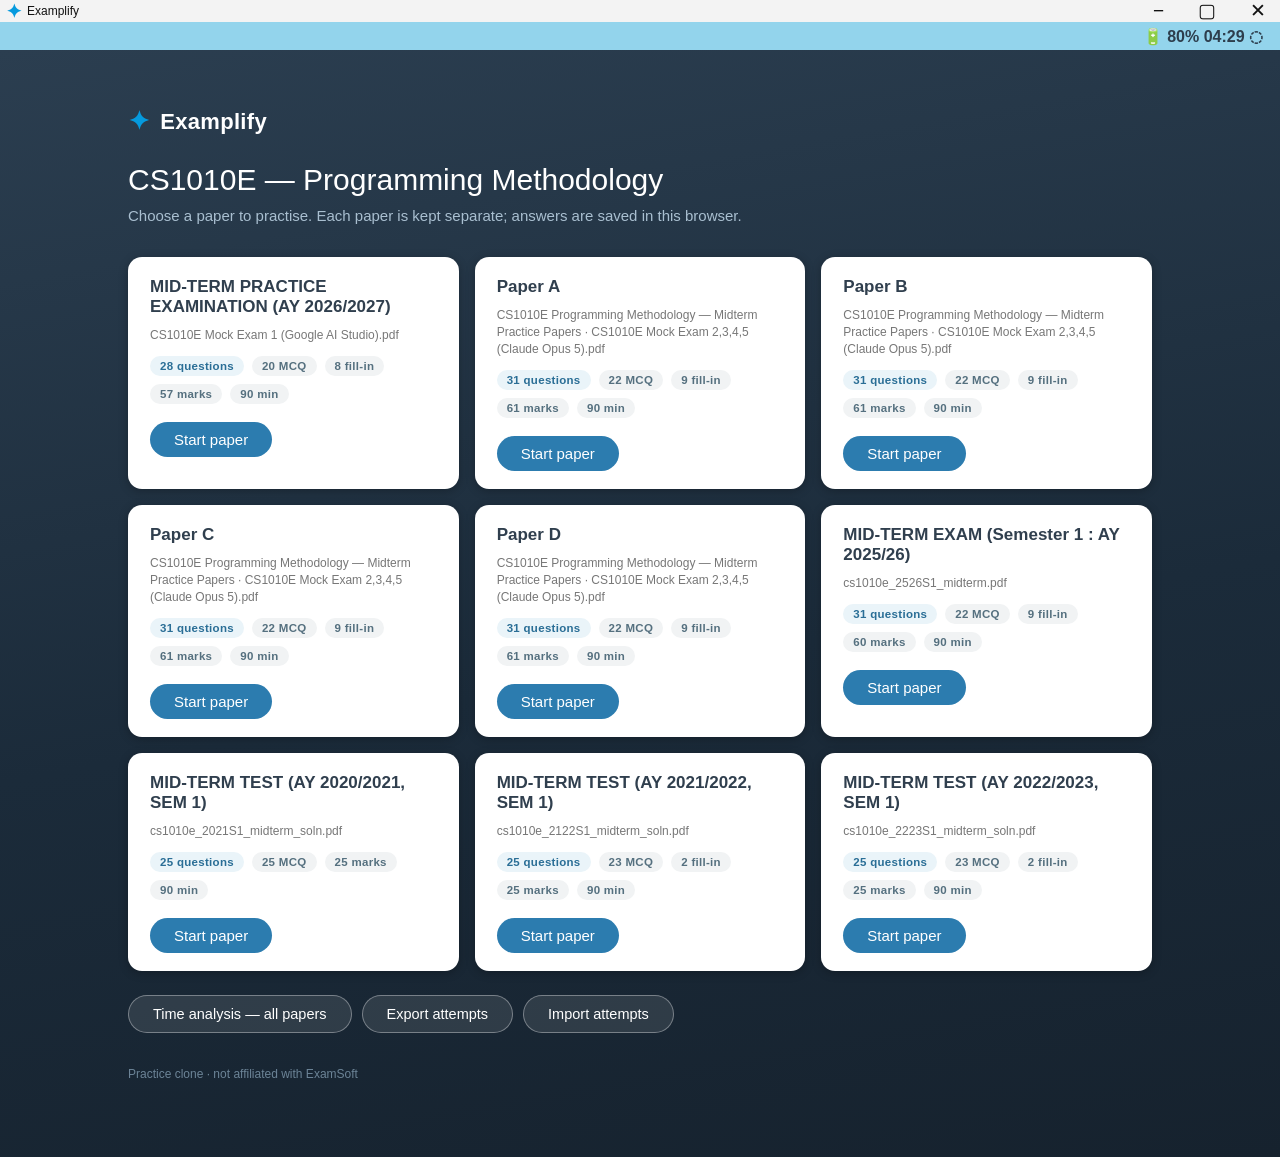
==== commit 5bfc806b: "Label mid-term scope on the three added past papers Each question in the AY2020-2023 papers that tou" ====
--- a/index.html
+++ b/index.html
@@ -93,11 +93,18 @@
         <button type="button" data-filter="unanswered">Unanswered</button>
         <button type="button" data-filter="mcq">Multiple choice</button>
         <button type="button" data-filter="fib">Fill in the blank</button>
+        <div class="rail-filter-sep"></div>
+        <div class="rail-filter-group">Mid-term scope</div>
+        <button type="button" data-filter="outofscope">Out of scope</button>
+        <button type="button" class="sub" data-filter="scope-total">Totally out of scope</button>
+        <button type="button" class="sub" data-filter="scope-crucial">Crucially out of scope</button>
+        <button type="button" class="sub" data-filter="scope-slight">Slightly out of scope</button>
+        <button type="button" data-filter="inscope">In scope</button>
       </div>
     </aside>
 
     <main class="main" id="main">
-      <div class="q-head">
+      <div class="q-head" id="q-head">
         <div class="q-head-left">
           <span class="q-label" id="q-label">Question 1</span>
           <button class="q-label-chev" id="q-jump" type="button" title="Jump to question">&#8964;</button>
--- a/styles.css
+++ b/styles.css
@@ -227,6 +227,14 @@
 }
 .rail-filter-panel button:hover { background: #EDF4F8; }
 .rail-filter-panel button.active { background: #E2F0F8; font-weight: 600; }
+.rail-filter-sep { height: 1px; background: #DCE4EA; margin: 6px 8px; }
+.rail-filter-group {
+  font-size: 10.5px; font-weight: 700; letter-spacing: .9px; text-transform: uppercase;
+  color: #8A9AA6; padding: 6px 12px 4px;
+}
+.rail-filter-panel button.sub {
+  font-size: 13px; color: #5A6B78; padding: 7px 12px 7px 24px;
+}
 
 /* main */
 .main { flex: 1 1 auto; min-width: 0; display: flex; flex-direction: column; position: relative; }
@@ -252,6 +260,35 @@
   font-size: 23px; line-height: 17px; letter-spacing: 1px; color: var(--ink-strong);
   padding: 0 7px; height: 17px; display: flex; align-items: center;
 }
+
+/* subtle out-of-syllabus marker, sits at the top right of the question head */
+.scope-badge {
+  display: inline-flex; align-items: center; gap: 7px; max-width: 340px;
+  font-size: 10.5px; line-height: 1; padding: 5px 10px; border-radius: 30px;
+  background: #FBF6EA; border: 1px solid #EADCB8; color: #8A6D24;
+  white-space: nowrap; overflow: hidden; cursor: default; flex: none;
+}
+.scope-badge .scope-tag {
+  font-weight: 700; letter-spacing: .9px; text-transform: uppercase; flex: none;
+}
+.scope-badge .scope-level {
+  font-style: italic; text-transform: lowercase; opacity: .85; flex: none;
+}
+.scope-badge .scope-level::after { content: ""; }
+.scope-badge .scope-why {
+  overflow: hidden; text-overflow: ellipsis; white-space: nowrap;
+  color: #9A8347; font-size: 11px;
+}
+.scope-badge.slight { background: #F4F6F8; border-color: #DCE3E9; color: #6C7C89; }
+.scope-badge.slight .scope-why { color: #8496A3; }
+.scope-badge.crucial { background: #FDF3E9; border-color: #F0D6B4; color: #A0601F; }
+.scope-badge.crucial .scope-why { color: #B47A3C; }
+.scope-badge.total { background: #FBEEEE; border-color: #EECBCB; color: #A03B3B; }
+.scope-badge.total .scope-why { color: #B46A6A; }
+
+/* in the review list the badge may wrap onto its own line and show in full */
+.review-card-head .scope-badge { max-width: none; white-space: normal; }
+.review-card-head .scope-badge .scope-why { white-space: normal; overflow: visible; text-overflow: clip; }
 
 .q-scroll {
   flex: 1 1 auto; overflow-y: auto; padding: 18px 29px 40px 29px;
